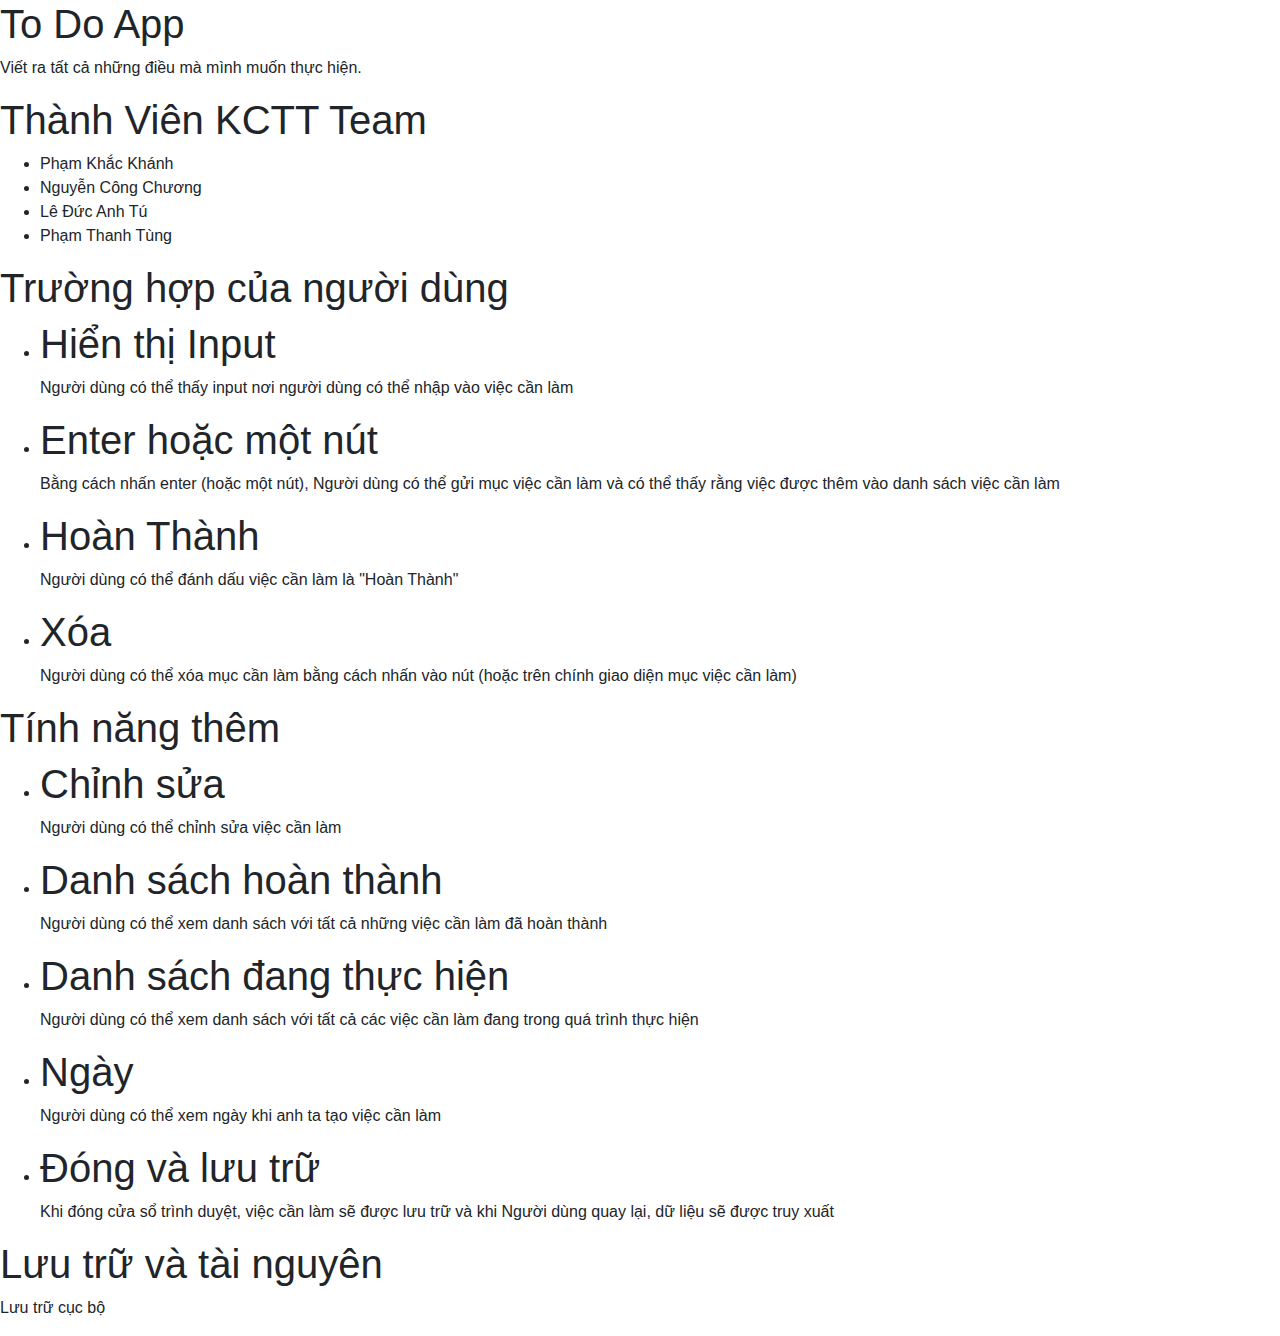
==== index.html @ c0e88c9d "edit index.html" ====
<!DOCTYPE html>
<html lang="en">
<head>
    <meta charset="UTF-8">
    <meta name="viewport" content="width=device-width, initial-scale=1.0">
   
   <!-- Stylesheets -->
   <link rel="stylesheet" href="css/bootstrap.min.css"/>
    <title>KCTT Team</title>
</head>
<body>
    <section class="info-top">
        <div class="top-content">
            <h1>To Do App</h1>
            <p>Viết ra tất cả những điều mà mình muốn thực hiện.</p>
        </div>
        <div class="member">
            <h1>Thành Viên KCTT Team</h1>
                <ul>
                    <li>Phạm Khắc Khánh</li>
                    <li>Nguyễn Công Chương</li>
                    <li>Lê Đức Anh Tú</li>
                    <li>Phạm Thanh Tùng</li>
                </ul>
        </div>
    </section>

    <section class="user-stories">
        <div class="title">
            <h1>Trường hợp của người dùng</h1>
            <ul class="list">
                <li>
                    <h1>Hiển thị Input</h1>
                    <p>Người dùng có thể thấy input nơi người dùng có thể nhập vào việc cần làm</p>
                </li>
                <li>
                    <h1>Enter hoặc một nút</h1>
                    <p>Bằng cách nhấn enter (hoặc một nút), Người dùng có thể gửi mục việc cần làm và có thể thấy rằng việc được thêm vào danh sách việc cần làm</p>
                </li>
                 <li>
                    <h1>Hoàn Thành</h1>
                    <p>Người dùng có thể đánh dấu việc cần làm là "Hoàn Thành"</p>
                 </li>
                <li>
                    <h1>Xóa</h1>
                    <p>Người dùng có thể xóa mục cần làm bằng cách nhấn vào nút (hoặc trên chính giao diện mục việc cần làm)</p>
                </li>
            </ul>

        </div>

    </section>
    <section class="bonus-features">
        <div class="title">
            <h1>Tính năng thêm</h1>
            <ul class="list">
                <li>
                    <h1>Chỉnh sửa</h1>
                    <p>Người dùng có thể chỉnh sửa việc cần làm</p>
                </li>
                <li>
                    <h1>Danh sách hoàn thành</h1>
                    <p>Người dùng có thể xem danh sách với tất cả những việc cần làm đã hoàn thành</p>
                </li>
                 <li>
                    <h1>Danh sách đang thực hiện</h1>
                    <p>Người dùng có thể xem danh sách với tất cả các việc cần làm đang trong quá trình thực hiện</p>
                 </li>
                <li>
                    <h1>Ngày</h1>
                    <p>Người dùng có thể xem ngày khi anh ta tạo việc cần làm</p>
                </li>
                <li>
                    <h1>Đóng và lưu trữ</h1>
                    <p>Khi đóng cửa sổ trình duyệt, việc cần làm sẽ được lưu trữ và khi Người dùng quay lại, dữ liệu sẽ được truy xuất</p>
                </li>
            </ul>

        </div>

    </section>
    <section class="end">
        <div>
            <h1>Lưu trữ và tài nguyên</h1>
            <p>Lưu trữ cục bộ</p>
        </div>

    </section>
</body>
</html>
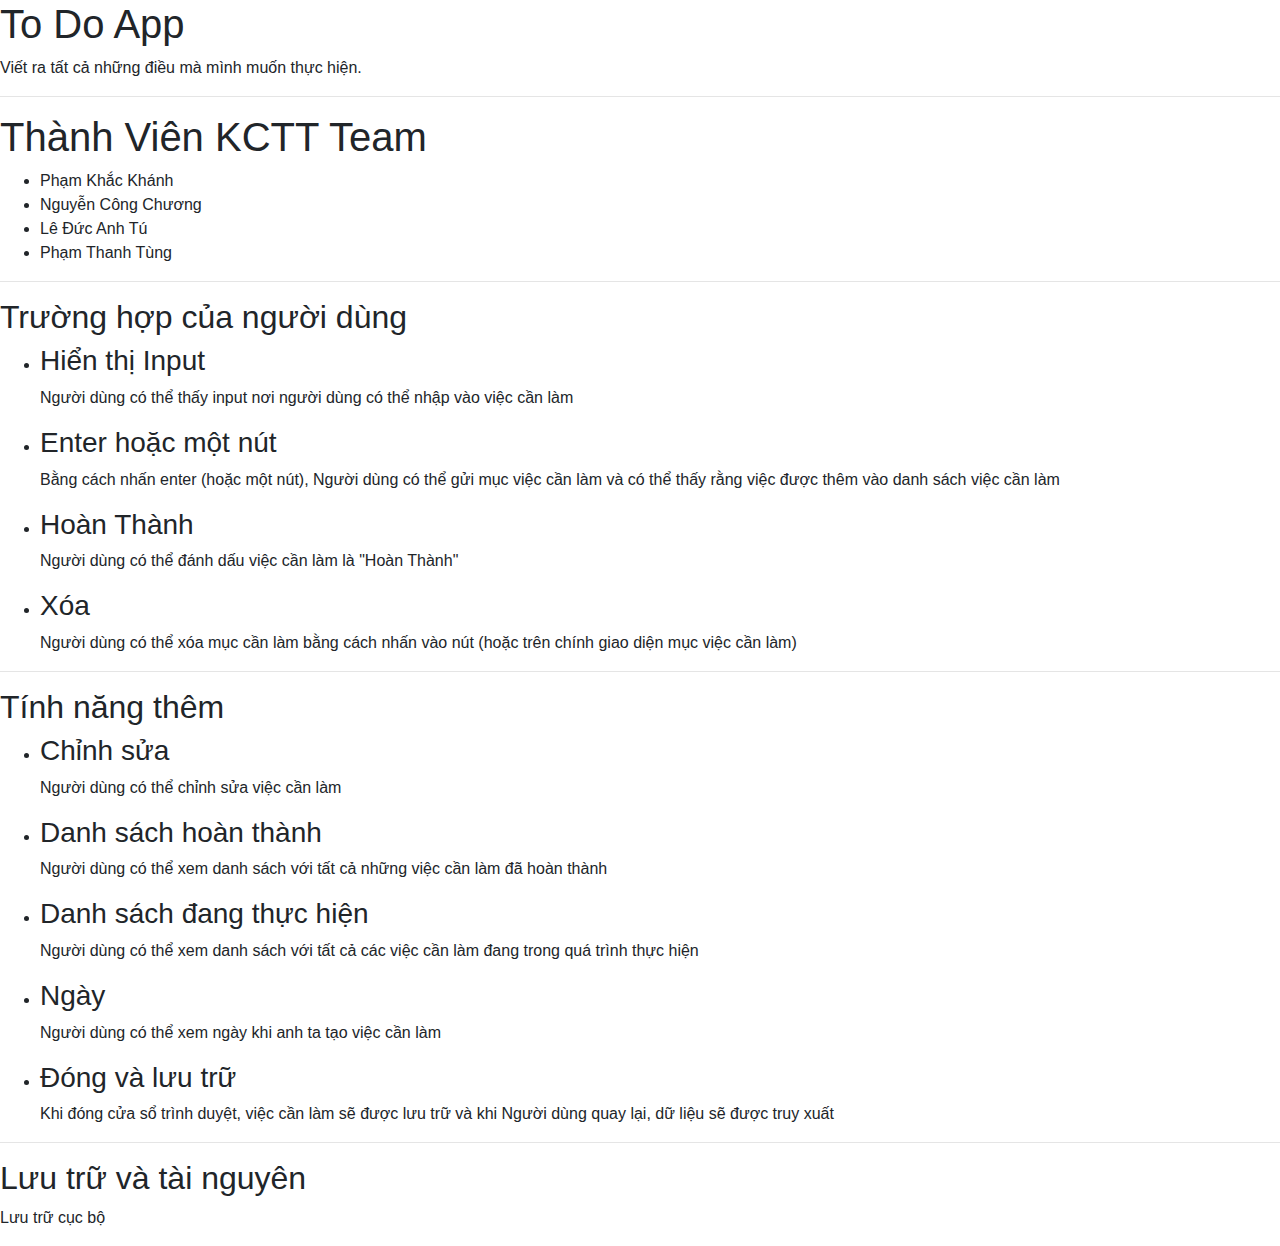
==== commit f538896d: "update" ====
--- a/index.html
+++ b/index.html
@@ -14,6 +14,7 @@
             <h1>To Do App</h1>
             <p>Viết ra tất cả những điều mà mình muốn thực hiện.</p>
         </div>
+<hr>
         <div class="member">
             <h1>Thành Viên KCTT Team</h1>
                 <ul>
@@ -24,25 +25,25 @@
                 </ul>
         </div>
     </section>
-
+<hr>
     <section class="user-stories">
         <div class="title">
-            <h1>Trường hợp của người dùng</h1>
-            <ul class="list">
+            <h2>Trường hợp của người dùng</h2>
+            <ul  class="list" >
                 <li>
-                    <h1>Hiển thị Input</h1>
+                    <h3>Hiển thị Input</h3>
                     <p>Người dùng có thể thấy input nơi người dùng có thể nhập vào việc cần làm</p>
                 </li>
                 <li>
-                    <h1>Enter hoặc một nút</h1>
+                    <h3>Enter hoặc một nút</h3>
                     <p>Bằng cách nhấn enter (hoặc một nút), Người dùng có thể gửi mục việc cần làm và có thể thấy rằng việc được thêm vào danh sách việc cần làm</p>
                 </li>
                  <li>
-                    <h1>Hoàn Thành</h1>
+                    <h3>Hoàn Thành</h3>
                     <p>Người dùng có thể đánh dấu việc cần làm là "Hoàn Thành"</p>
                  </li>
                 <li>
-                    <h1>Xóa</h1>
+                    <h3>Xóa</h3>
                     <p>Người dùng có thể xóa mục cần làm bằng cách nhấn vào nút (hoặc trên chính giao diện mục việc cần làm)</p>
                 </li>
             </ul>
@@ -50,28 +51,29 @@
         </div>
 
     </section>
+<hr>
     <section class="bonus-features">
         <div class="title">
-            <h1>Tính năng thêm</h1>
+            <h2>Tính năng thêm</h2>
             <ul class="list">
                 <li>
-                    <h1>Chỉnh sửa</h1>
+                    <h3>Chỉnh sửa</h3>
                     <p>Người dùng có thể chỉnh sửa việc cần làm</p>
                 </li>
                 <li>
-                    <h1>Danh sách hoàn thành</h1>
+                    <h3>Danh sách hoàn thành</h3>
                     <p>Người dùng có thể xem danh sách với tất cả những việc cần làm đã hoàn thành</p>
                 </li>
                  <li>
-                    <h1>Danh sách đang thực hiện</h1>
+                    <h3>Danh sách đang thực hiện</h3>
                     <p>Người dùng có thể xem danh sách với tất cả các việc cần làm đang trong quá trình thực hiện</p>
                  </li>
                 <li>
-                    <h1>Ngày</h1>
+                    <h3>Ngày</h3>
                     <p>Người dùng có thể xem ngày khi anh ta tạo việc cần làm</p>
                 </li>
                 <li>
-                    <h1>Đóng và lưu trữ</h1>
+                    <h3>Đóng và lưu trữ</h3>
                     <p>Khi đóng cửa sổ trình duyệt, việc cần làm sẽ được lưu trữ và khi Người dùng quay lại, dữ liệu sẽ được truy xuất</p>
                 </li>
             </ul>
@@ -79,9 +81,10 @@
         </div>
 
     </section>
+<hr>
     <section class="end">
         <div>
-            <h1>Lưu trữ và tài nguyên</h1>
+            <h2>Lưu trữ và tài nguyên</h2>
             <p>Lưu trữ cục bộ</p>
         </div>
 
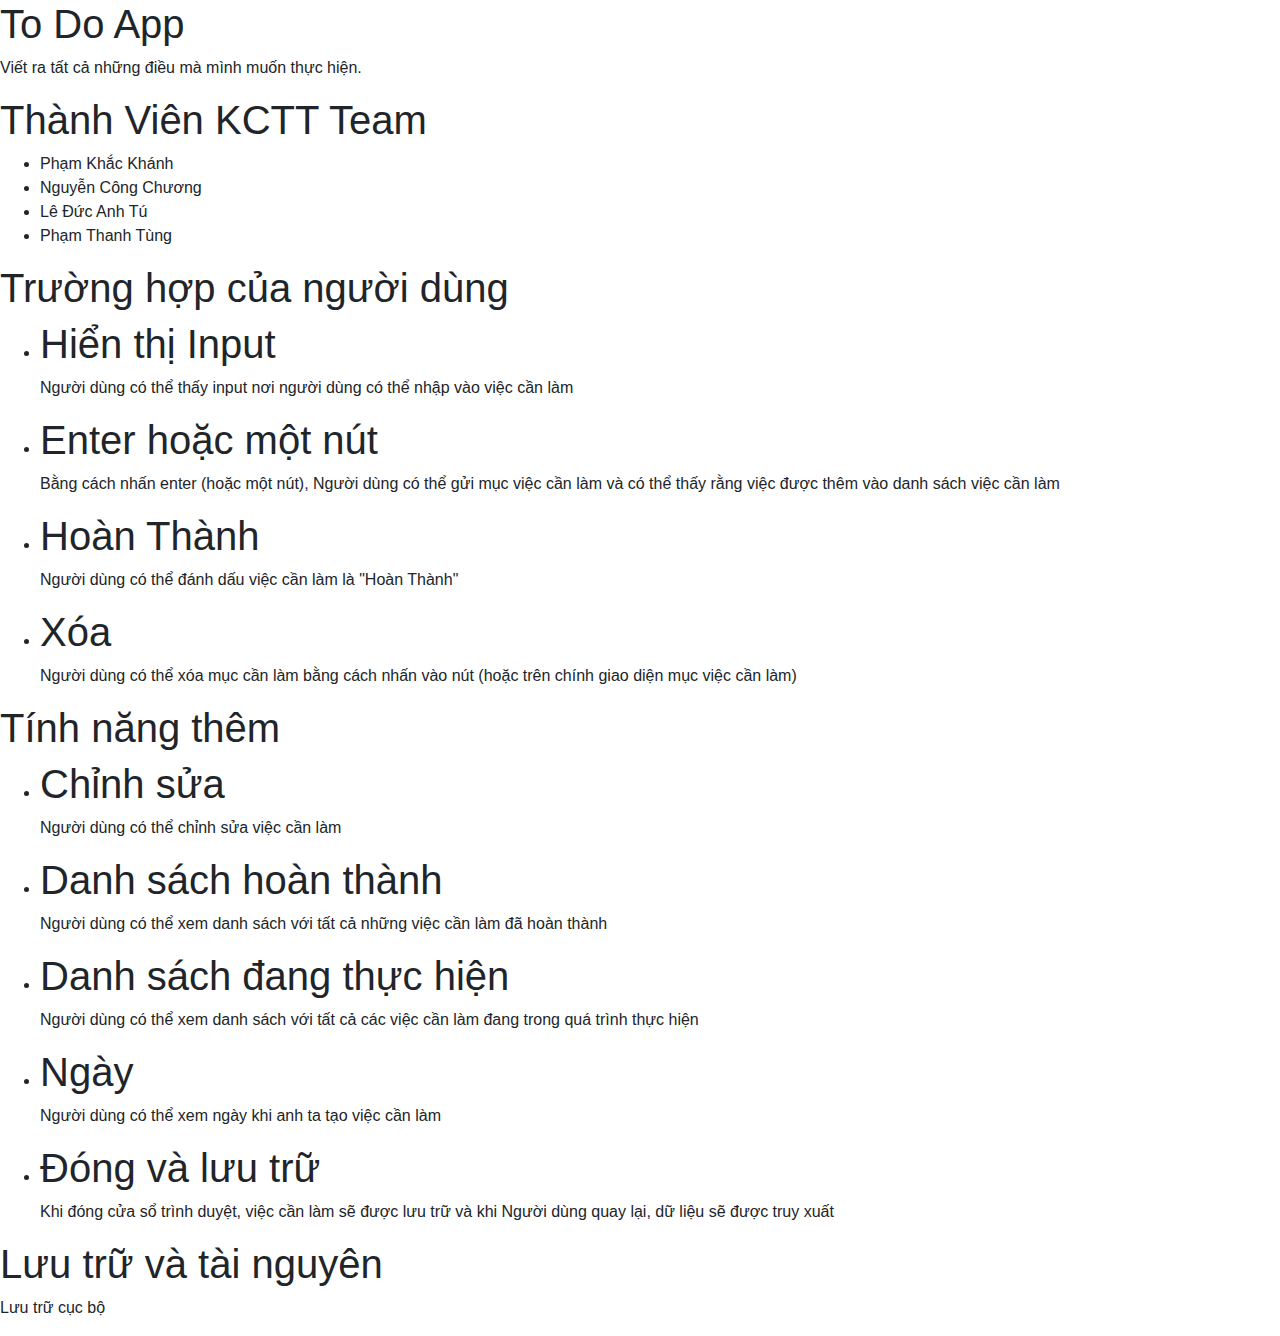
==== commit a8fdc70d: "add index.html" ====
--- a/index.html
+++ b/index.html
@@ -14,7 +14,6 @@
             <h1>To Do App</h1>
             <p>Viết ra tất cả những điều mà mình muốn thực hiện.</p>
         </div>
-<hr>
         <div class="member">
             <h1>Thành Viên KCTT Team</h1>
                 <ul>
@@ -25,25 +24,25 @@
                 </ul>
         </div>
     </section>
-<hr>
+
     <section class="user-stories">
         <div class="title">
-            <h2>Trường hợp của người dùng</h2>
-            <ul  class="list" >
+            <h1>Trường hợp của người dùng</h1>
+            <ul class="list">
                 <li>
-                    <h3>Hiển thị Input</h3>
+                    <h1>Hiển thị Input</h1>
                     <p>Người dùng có thể thấy input nơi người dùng có thể nhập vào việc cần làm</p>
                 </li>
                 <li>
-                    <h3>Enter hoặc một nút</h3>
+                    <h1>Enter hoặc một nút</h1>
                     <p>Bằng cách nhấn enter (hoặc một nút), Người dùng có thể gửi mục việc cần làm và có thể thấy rằng việc được thêm vào danh sách việc cần làm</p>
                 </li>
                  <li>
-                    <h3>Hoàn Thành</h3>
+                    <h1>Hoàn Thành</h1>
                     <p>Người dùng có thể đánh dấu việc cần làm là "Hoàn Thành"</p>
                  </li>
                 <li>
-                    <h3>Xóa</h3>
+                    <h1>Xóa</h1>
                     <p>Người dùng có thể xóa mục cần làm bằng cách nhấn vào nút (hoặc trên chính giao diện mục việc cần làm)</p>
                 </li>
             </ul>
@@ -51,29 +50,28 @@
         </div>
 
     </section>
-<hr>
     <section class="bonus-features">
         <div class="title">
-            <h2>Tính năng thêm</h2>
+            <h1>Tính năng thêm</h1>
             <ul class="list">
                 <li>
-                    <h3>Chỉnh sửa</h3>
+                    <h1>Chỉnh sửa</h1>
                     <p>Người dùng có thể chỉnh sửa việc cần làm</p>
                 </li>
                 <li>
-                    <h3>Danh sách hoàn thành</h3>
+                    <h1>Danh sách hoàn thành</h1>
                     <p>Người dùng có thể xem danh sách với tất cả những việc cần làm đã hoàn thành</p>
                 </li>
                  <li>
-                    <h3>Danh sách đang thực hiện</h3>
+                    <h1>Danh sách đang thực hiện</h1>
                     <p>Người dùng có thể xem danh sách với tất cả các việc cần làm đang trong quá trình thực hiện</p>
                  </li>
                 <li>
-                    <h3>Ngày</h3>
+                    <h1>Ngày</h1>
                     <p>Người dùng có thể xem ngày khi anh ta tạo việc cần làm</p>
                 </li>
                 <li>
-                    <h3>Đóng và lưu trữ</h3>
+                    <h1>Đóng và lưu trữ</h1>
                     <p>Khi đóng cửa sổ trình duyệt, việc cần làm sẽ được lưu trữ và khi Người dùng quay lại, dữ liệu sẽ được truy xuất</p>
                 </li>
             </ul>
@@ -81,10 +79,9 @@
         </div>
 
     </section>
-<hr>
     <section class="end">
         <div>
-            <h2>Lưu trữ và tài nguyên</h2>
+            <h1>Lưu trữ và tài nguyên</h1>
             <p>Lưu trữ cục bộ</p>
         </div>
 
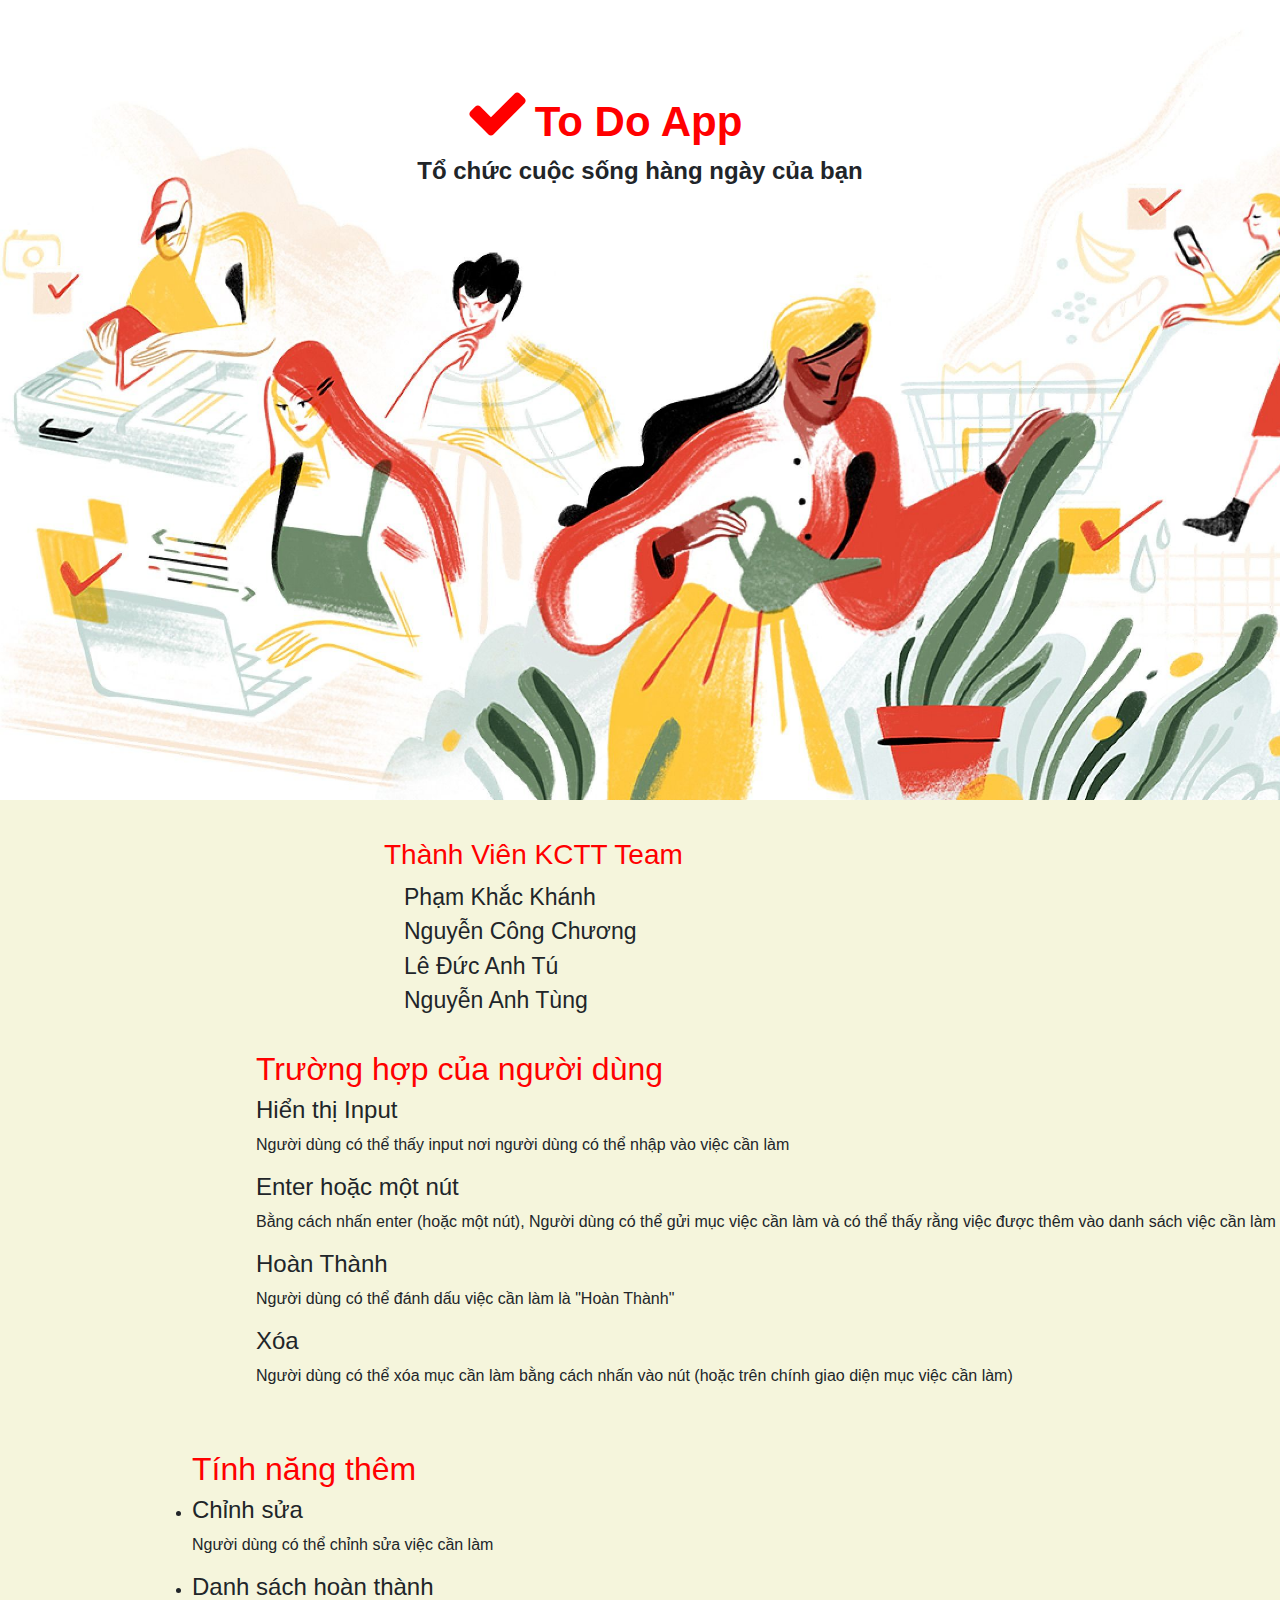
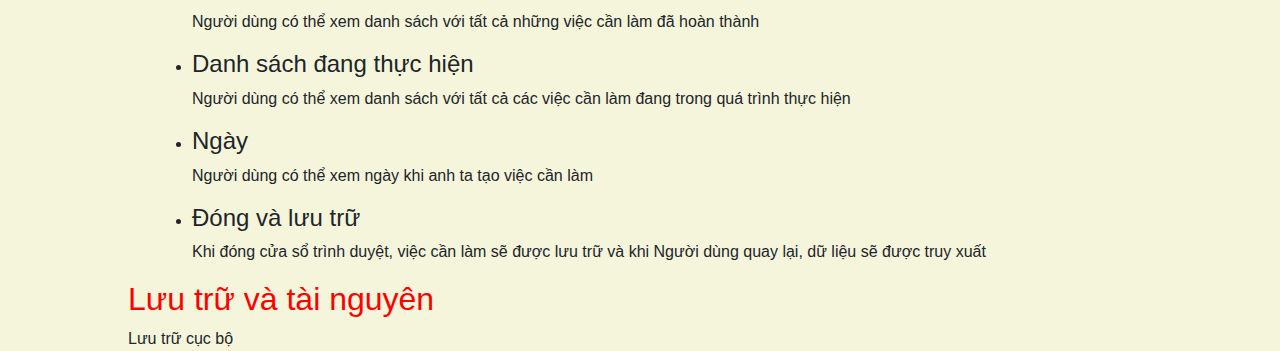
==== commit 245bb2ba: "edit" ====
--- a/index.html
+++ b/index.html
@@ -1,90 +1,93 @@
 <!DOCTYPE html>
 <html lang="en">
+
 <head>
-    <meta charset="UTF-8">
-    <meta name="viewport" content="width=device-width, initial-scale=1.0">
-   
-   <!-- Stylesheets -->
-   <link rel="stylesheet" href="css/bootstrap.min.css"/>
-    <title>KCTT Team</title>
+    <title> KCTT Team</title>
+    <meta charset="utf-8">
+    <meta name="viewport" content="width=device-width, initial-scale=1">
+    <script type="text/javascript" src="vendor/bootstrap.js"></script>
+    <link rel="stylesheet" href="vendor/bootstrap.css">
+    <link rel="stylesheet" href="vendor/font-awesome.css">
+    <link rel="stylesheet" href="1.css">
 </head>
+
 <body>
-    <section class="info-top">
-        <div class="top-content">
-            <h1>To Do App</h1>
-            <p>Viết ra tất cả những điều mà mình muốn thực hiện.</p>
-        </div>
-        <div class="member">
-            <h1>Thành Viên KCTT Team</h1>
-                <ul>
-                    <li>Phạm Khắc Khánh</li>
-                    <li>Nguyễn Công Chương</li>
-                    <li>Lê Đức Anh Tú</li>
-                    <li>Phạm Thanh Tùng</li>
-                </ul>
-        </div>
-    </section>
-
-    <section class="user-stories">
-        <div class="title">
-            <h1>Trường hợp của người dùng</h1>
-            <ul class="list">
-                <li>
-                    <h1>Hiển thị Input</h1>
-                    <p>Người dùng có thể thấy input nơi người dùng có thể nhập vào việc cần làm</p>
-                </li>
-                <li>
-                    <h1>Enter hoặc một nút</h1>
-                    <p>Bằng cách nhấn enter (hoặc một nút), Người dùng có thể gửi mục việc cần làm và có thể thấy rằng việc được thêm vào danh sách việc cần làm</p>
-                </li>
-                 <li>
-                    <h1>Hoàn Thành</h1>
-                    <p>Người dùng có thể đánh dấu việc cần làm là "Hoàn Thành"</p>
-                 </li>
-                <li>
-                    <h1>Xóa</h1>
-                    <p>Người dùng có thể xóa mục cần làm bằng cách nhấn vào nút (hoặc trên chính giao diện mục việc cần làm)</p>
-                </li>
-            </ul>
-
+    <div class="big">
+        <div class="info-top">
+            <div class="logo">
+                <div class="fa fa-check"></div>
+                <b>To Do App</b>
+                <p>Tổ chức cuộc sống hàng ngày của bạn</p>
+            </div>
         </div>
 
-    </section>
-    <section class="bonus-features">
-        <div class="title">
-            <h1>Tính năng thêm</h1>
-            <ul class="list">
-                <li>
-                    <h1>Chỉnh sửa</h1>
-                    <p>Người dùng có thể chỉnh sửa việc cần làm</p>
-                </li>
-                <li>
-                    <h1>Danh sách hoàn thành</h1>
-                    <p>Người dùng có thể xem danh sách với tất cả những việc cần làm đã hoàn thành</p>
-                </li>
-                 <li>
-                    <h1>Danh sách đang thực hiện</h1>
-                    <p>Người dùng có thể xem danh sách với tất cả các việc cần làm đang trong quá trình thực hiện</p>
-                 </li>
-                <li>
-                    <h1>Ngày</h1>
-                    <p>Người dùng có thể xem ngày khi anh ta tạo việc cần làm</p>
-                </li>
-                <li>
-                    <h1>Đóng và lưu trữ</h1>
-                    <p>Khi đóng cửa sổ trình duyệt, việc cần làm sẽ được lưu trữ và khi Người dùng quay lại, dữ liệu sẽ được truy xuất</p>
-                </li>
+        <div class="info_member">
+            <h3>Thành Viên KCTT Team</h3>
+            <ul class="member">
+                <li>Phạm Khắc Khánh</li>
+                <li>Nguyễn Công Chương</li>
+                <li>Lê Đức Anh Tú</li>
+                <li>Nguyễn Anh Tùng</li>
             </ul>
-
         </div>
 
-    </section>
-    <section class="end">
-        <div>
-            <h1>Lưu trữ và tài nguyên</h1>
-            <p>Lưu trữ cục bộ</p>
+        <div class="contain">
+            <div class="case">
+                <h2>Trường hợp của người dùng</h2>
+                <ul class="list-case">
+                    <li>
+                        <h4>Hiển thị Input</h4>
+                        <p>Người dùng có thể thấy input nơi người dùng có thể nhập vào việc cần làm</p>
+                    </li>
+                    <li>
+                        <h4>Enter hoặc một nút</h4>
+                        <p>Bằng cách nhấn enter (hoặc một nút), Người dùng có thể gửi mục việc cần làm và có thể thấy rằng việc được thêm vào danh sách việc cần làm</p>
+                    </li>
+                    <li>
+                        <h4>Hoàn Thành</h4>
+                        <p>Người dùng có thể đánh dấu việc cần làm là "Hoàn Thành"</p>
+                    </li>
+                    <li>
+                        <h4>Xóa</h4>
+                        <p>Người dùng có thể xóa mục cần làm bằng cách nhấn vào nút (hoặc trên chính giao diện mục việc cần làm)</p>
+                    </li>
+                </ul>
+            </div>
+
+            <div class="feature">
+                <h2>Tính năng thêm</h2>
+                <ul class="list-feature">
+                    <li>
+                        <h4>Chỉnh sửa</h4>
+                        <p>Người dùng có thể chỉnh sửa việc cần làm</p>
+                    </li>
+                    <li>
+                        <h4>Danh sách hoàn thành</h4>
+                        <p>Người dùng có thể xem danh sách với tất cả những việc cần làm đã hoàn thành</p>
+                    </li>
+                    <li>
+                        <h4>Danh sách đang thực hiện</h4>
+                        <p>Người dùng có thể xem danh sách với tất cả các việc cần làm đang trong quá trình thực hiện</p>
+                    </li>
+                    <li>
+                        <h4>Ngày</h4>
+                        <p>Người dùng có thể xem ngày khi anh ta tạo việc cần làm</p>
+                    </li>
+                    <li>
+                        <h4>Đóng và lưu trữ</h4>
+                        <p>Khi đóng cửa sổ trình duyệt, việc cần làm sẽ được lưu trữ và khi Người dùng quay lại, dữ liệu sẽ được truy xuất</p>
+                    </li>
+                </ul>
+            </div>
+
+            <div class="storage">
+                <h2>Lưu trữ và tài nguyên</h2>
+                <p>Lưu trữ cục bộ</p>
+            </div>
         </div>
+    </div>
 
-    </section>
+    <script type="text/javascript" src="1.js"></script>
 </body>
+
 </html>--- a/1.css
+++ b/1.css
@@ -0,0 +1,106 @@
+* {
+    margin: 0;
+    padding: 0;
+}
+
+html,
+body {
+    background-image: url(background.jpg);
+    width: 100%;
+    height: 100%;
+    background-repeat: no-repeat;
+    background-attachment: scroll;
+    background-size: cover;
+}
+
+
+/* info-top */
+
+.info-top {
+    display: flex;
+    justify-content: center;
+    width: 100%;
+    height: 800px;
+}
+
+.info-top .logo {
+    margin-top: 80px;
+}
+
+.info-top .logo .fa.fa-check {
+    font-size: 65px;
+    color: red;
+    margin-left: 48px;
+}
+
+.info-top .logo b {
+    font-size: 42px;
+    color: red;
+}
+
+.info-top .logo p {
+    font-size: 24px;
+    font-weight: bold;
+}
+
+
+/* info_member */
+
+.info_member {
+    width: 100%;
+    height: 250px;
+    padding-left: 30%;
+    padding-top: 3%;
+    background-color: beige;
+}
+
+.info_member h3 {
+    color: red;
+}
+
+.info_member ul {}
+
+.info_member ul li {
+    padding-left: 20px;
+    list-style: none;
+    font-size: 23px;
+}
+
+
+/* container */
+
+.contain {
+    background-color: beige;
+}
+
+.contain .case {
+    width: 100%;
+    height: 400px;
+    padding-left: 20%;
+}
+
+.contain .case h2 {
+    color: red;
+}
+
+.contain .case h2 ul {}
+
+.contain .case ul li {
+    list-style: none;
+}
+
+.contain .feature {
+    padding-left: 15%;
+}
+
+.contain .feature h2 {
+    color: red;
+}
+
+.contain .storage {
+    padding-left: 10%;
+}
+
+.contain .storage h2 {
+    color: red;
+}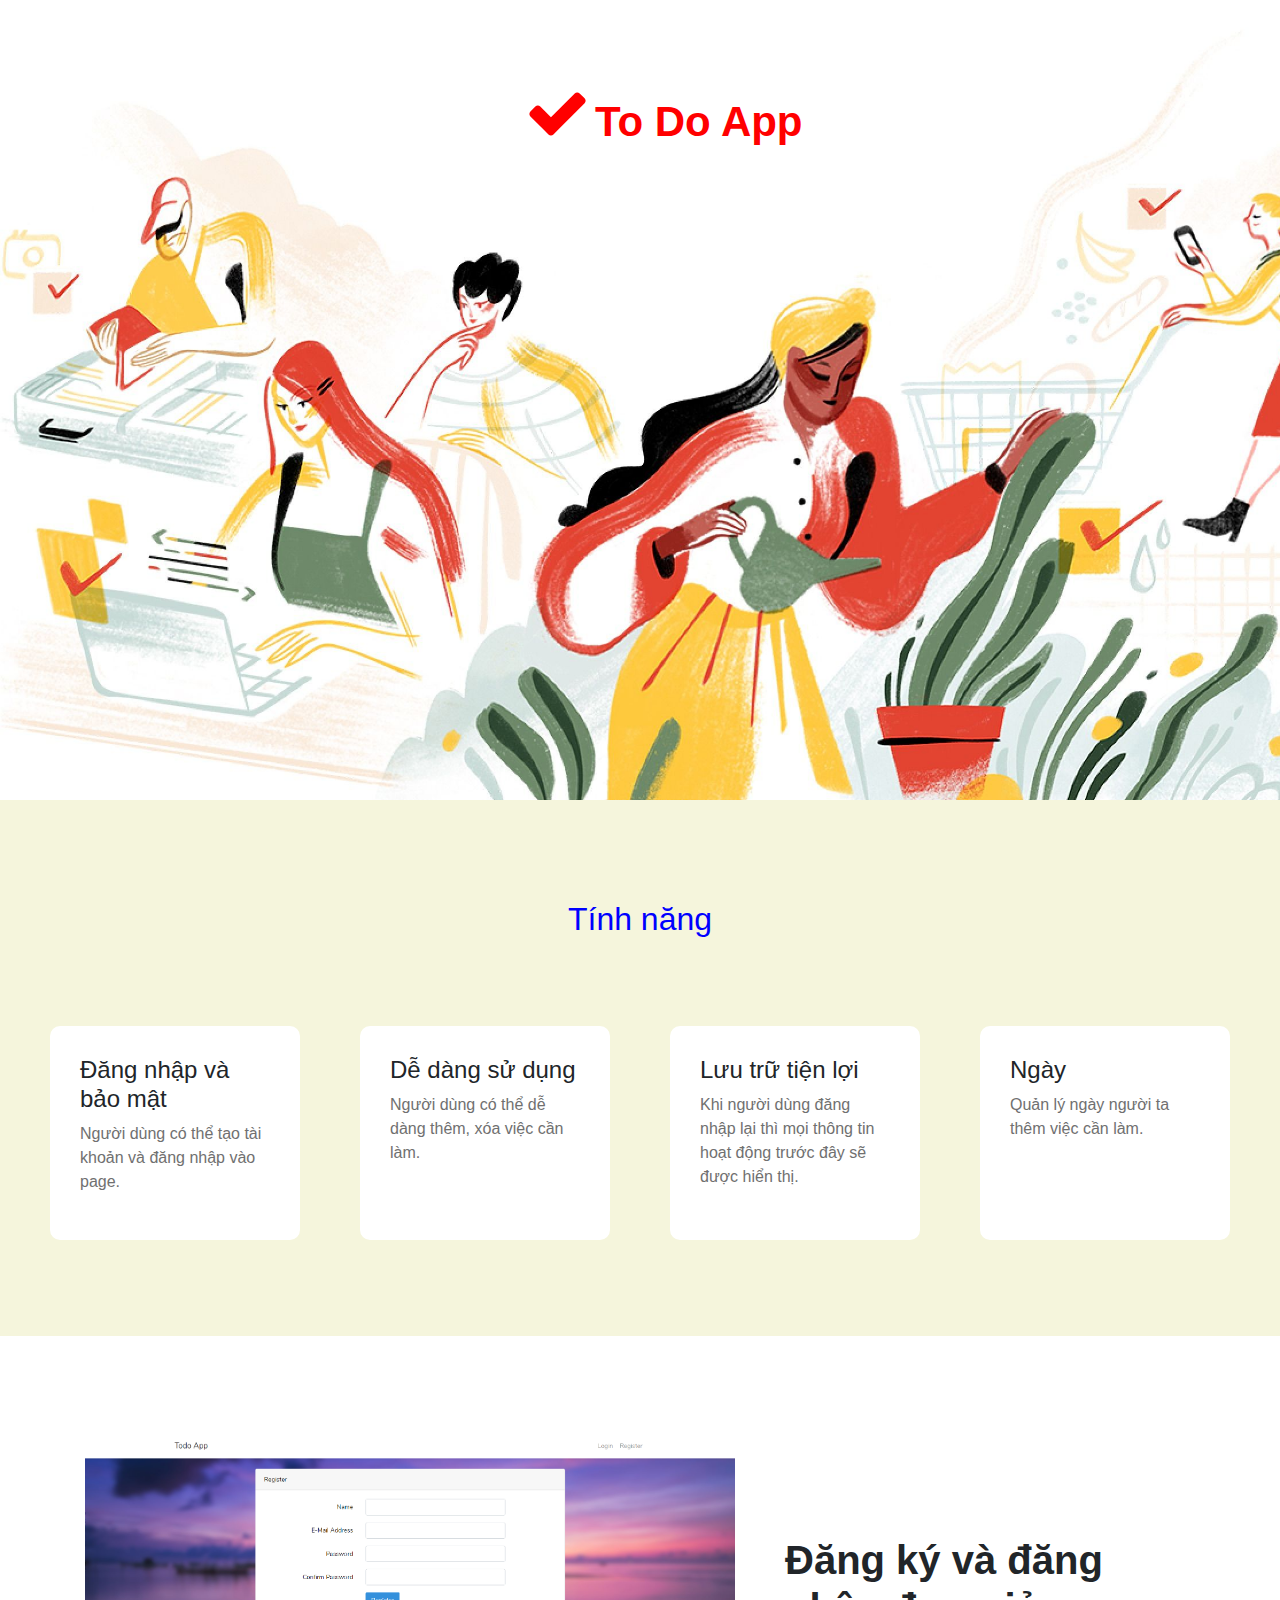
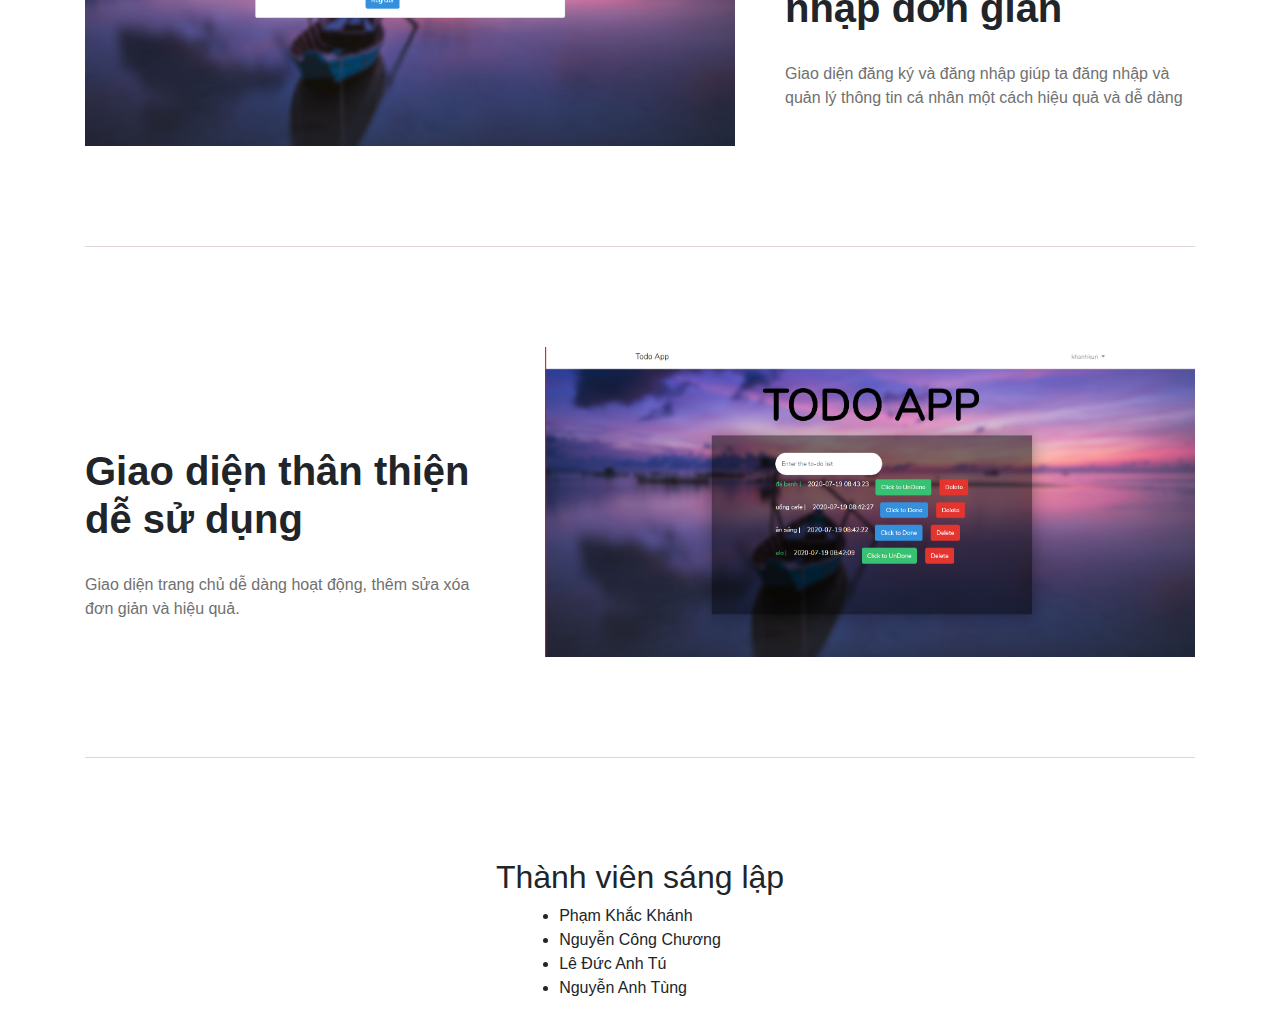
==== commit 7395288b: "git hub page todo app" ====
--- a/index.html
+++ b/index.html
@@ -17,73 +17,58 @@
             <div class="logo">
                 <div class="fa fa-check"></div>
                 <b>To Do App</b>
-                <p>Tổ chức cuộc sống hàng ngày của bạn</p>
             </div>
         </div>
+        <div class="header">
+            <h2 class="feature1">Tính năng</h2>
+            <div class="case">
+                <ul class="list-case1">
+                    <li class="list-feature">
+                        <h4>Đăng nhập và bảo mật</h4>
+                        <p class="text-feature">Người dùng có thể tạo tài khoản và đăng nhập vào page.</p>
+                    </li>
+                    <li  class="list-feature">
+                        <h4>Dễ dàng sử dụng</h4>
+                        <p class="text-feature">Người dùng có thể dễ dàng thêm, xóa việc cần làm.</p>
+                    </li>
+                </ul>
+                <ul class="list-case1">
+                    <li  class="list-feature">
+                        <h4>Lưu trữ tiện lợi</h4>
+                        <p class="text-feature">Khi người dùng đăng nhập lại thì mọi thông tin hoạt động trước đây sẽ được hiển thị.</p>
+                    </li>
+                    <li  class="list-feature">
+                        <h4>Ngày</h4>
+                        <p class="text-feature">Quản lý ngày người ta thêm việc cần làm.</p>
+                    </li>
+                </ul>
+            </div>
+        </div>
+        <div class="container">
+            <div class="container1">
+                <img src="image/Untitled.png" alt="" class="img_login">
+                <div class="container_text">
+                    <h2 class="container_title">Đăng ký và đăng nhập đơn giản</h2>
+                    <p class="text-feature">Giao diện đăng ký và đăng nhập giúp ta đăng nhập và quản lý thông tin cá nhân một cách hiệu quả và dễ dàng</p>
+                </div>
+            </div>
 
-        <div class="info_member">
-            <h3>Thành Viên KCTT Team</h3>
-            <ul class="member">
+            <div class="container2">
+                <div class="container_text2">
+                    <h2 class="container_title">Giao diện thân thiện dễ sử dụng</h2>
+                    <p class="text-feature">Giao diện trang chủ dễ dàng hoạt động, thêm sửa xóa đơn giản và hiệu quả.</p>
+                </div>
+                <img src="image/Untitled1.png" alt="" class="img_login">
+            </div>
+        </div>
+        <div class="footer">
+            <h2>Thành viên sáng lập</h2>
+            <ul>
                 <li>Phạm Khắc Khánh</li>
                 <li>Nguyễn Công Chương</li>
                 <li>Lê Đức Anh Tú</li>
                 <li>Nguyễn Anh Tùng</li>
             </ul>
-        </div>
-
-        <div class="contain">
-            <div class="case">
-                <h2>Trường hợp của người dùng</h2>
-                <ul class="list-case">
-                    <li>
-                        <h4>Hiển thị Input</h4>
-                        <p>Người dùng có thể thấy input nơi người dùng có thể nhập vào việc cần làm</p>
-                    </li>
-                    <li>
-                        <h4>Enter hoặc một nút</h4>
-                        <p>Bằng cách nhấn enter (hoặc một nút), Người dùng có thể gửi mục việc cần làm và có thể thấy rằng việc được thêm vào danh sách việc cần làm</p>
-                    </li>
-                    <li>
-                        <h4>Hoàn Thành</h4>
-                        <p>Người dùng có thể đánh dấu việc cần làm là "Hoàn Thành"</p>
-                    </li>
-                    <li>
-                        <h4>Xóa</h4>
-                        <p>Người dùng có thể xóa mục cần làm bằng cách nhấn vào nút (hoặc trên chính giao diện mục việc cần làm)</p>
-                    </li>
-                </ul>
-            </div>
-
-            <div class="feature">
-                <h2>Tính năng thêm</h2>
-                <ul class="list-feature">
-                    <li>
-                        <h4>Chỉnh sửa</h4>
-                        <p>Người dùng có thể chỉnh sửa việc cần làm</p>
-                    </li>
-                    <li>
-                        <h4>Danh sách hoàn thành</h4>
-                        <p>Người dùng có thể xem danh sách với tất cả những việc cần làm đã hoàn thành</p>
-                    </li>
-                    <li>
-                        <h4>Danh sách đang thực hiện</h4>
-                        <p>Người dùng có thể xem danh sách với tất cả các việc cần làm đang trong quá trình thực hiện</p>
-                    </li>
-                    <li>
-                        <h4>Ngày</h4>
-                        <p>Người dùng có thể xem ngày khi anh ta tạo việc cần làm</p>
-                    </li>
-                    <li>
-                        <h4>Đóng và lưu trữ</h4>
-                        <p>Khi đóng cửa sổ trình duyệt, việc cần làm sẽ được lưu trữ và khi Người dùng quay lại, dữ liệu sẽ được truy xuất</p>
-                    </li>
-                </ul>
-            </div>
-
-            <div class="storage">
-                <h2>Lưu trữ và tài nguyên</h2>
-                <p>Lưu trữ cục bộ</p>
-            </div>
         </div>
     </div>
 
--- a/1.css
+++ b/1.css
@@ -46,61 +46,143 @@
 
 /* info_member */
 
-.info_member {
+
+
+
+.Todo_header{
+    color:red;
+}
+/* container */
+.header{
     width: 100%;
-    height: 250px;
-    padding-left: 30%;
-    padding-top: 3%;
     background-color: beige;
 }
 
-.info_member h3 {
-    color: red;
+
+.header .case {
+    padding:50px;
+    display: flex;
+    justify-content: center;
+}
+.feature1{
+    padding-top: 100px;
+    text-align: center;
+    color: blue;
 }
 
-.info_member ul {}
+.list-case1{
+    display: flex;
+}
 
-.info_member ul li {
-    padding-left: 20px;
+.list-feature{
+    background:white;
+    padding:30px;
+    margin: 30px;
+    border-radius: 10px;
     list-style: none;
-    font-size: 23px;
+    width: 250px;
+}
+.list-feature:hover{
+    background-color:#235de7;
+    color: white;
+}
+.list-feature:hover .text-feature{
+    color: #cccccc;
+}
+.text-feature{
+    color : #707070;
+}
+@media screen and (max-width: 1200px) {
+    .header .case {
+        flex-direction: column;
+        justify-content: center;
+    }
+    .list-case1{
+        display: flex;
+        justify-content: center;
+    }   
+    .container1{
+        display: flex;
+        flex-direction: column ;
+        align-items: center;
+    }
+    .container_text{
+        margin-right: 50px;
+        align-content: center;
+        width: 650px;
+    }
+    .container2{
+        display: flex;
+        flex-direction: column-reverse ;
+        align-items: center;
+    }
+    .container_text2{
+        margin-left: 50px;
+        align-content: center;
+        width: 650px;
+    }
+}
+@media screen and (max-width: 768px) {
+    .header .case {
+        flex-direction: column;
+        justify-content: center;
+    }
+    .list-case1{
+        display: flex;
+        flex-direction: column;
+        justify-content: center;
+        align-items: center;
+    }   
+    .list-feature{
+        background:white;
+        padding:30px;
+        margin: 30px;
+        width: 450px;
+    }
+    .container_text{
+        width: 450px;
+    }
+    .container_text2{
+        width: 450px;
+    }
 }
 
 
-/* container */
-
-.contain {
-    background-color: beige;
+.container{
+    padding-top: 100px;
 }
-
-.contain .case {
-    width: 100%;
-    height: 400px;
-    padding-left: 20%;
+.container1{
+    display: flex;
+    padding-bottom: 100px;
+    border-bottom: #e0d5d5 1px solid;
 }
-
-.contain .case h2 {
-    color: red;
+.container_text{
+    margin-top: 100px;
+    margin-left: 50px;
 }
-
-.contain .case h2 ul {}
-
-.contain .case ul li {
-    list-style: none;
+.container_title{
+    font-size: 40px;
+    font-weight: 900;
+    margin-bottom: 30px;
 }
-
-.contain .feature {
-    padding-left: 15%;
+.img_login{
+    height: 310px;
+    width: 650px;
 }
-
-.contain .feature h2 {
-    color: red;
+.container2{
+    padding-top: 100px;
+    display: flex;
+    padding-bottom: 100px;
+    border-bottom: #e0d5d5 1px solid;
 }
-
-.contain .storage {
-    padding-left: 10%;
+.container_text2{
+    margin-top: 100px;
+    margin-right: 50px;
 }
-
-.contain .storage h2 {
-    color: red;
+.footer{
+    display: flex;
+    flex-direction: column;
+    align-items: center;
+    margin-top: 100px;
+    margin-bottom: 100px;
 }